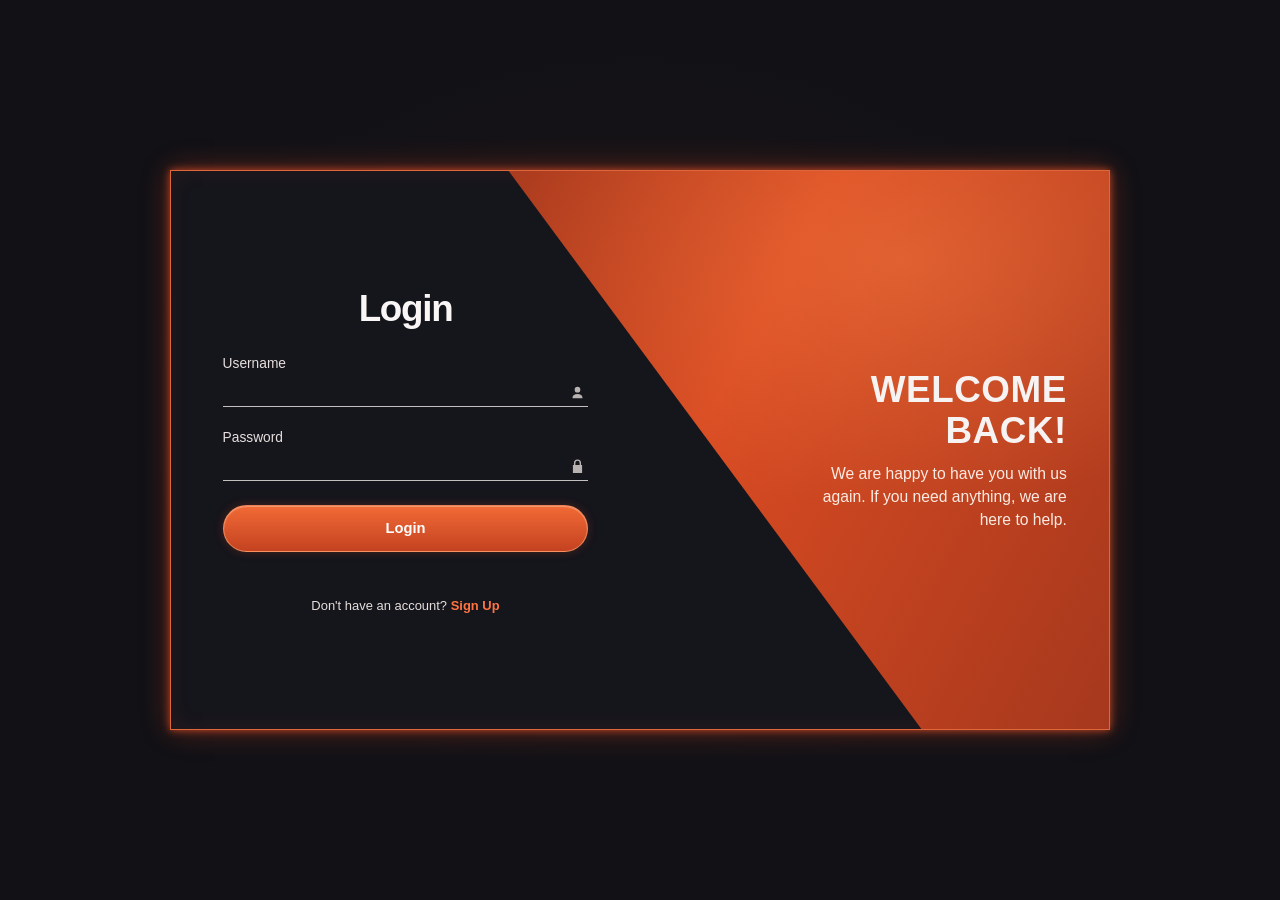
==== index.html @ 5002fb3b "nuevo" ====
<!DOCTYPE html>
<html lang="en">
<head>
  <meta charset="UTF-8">
  <meta name="viewport" content="width=device-width, initial-scale=1.0">
  <meta name="theme-color" content="#111116">
  <title>Login &amp; Register</title>
  <link rel="stylesheet" href="assets/css/styles.css">
  <script src="assets/js/script.js" defer></script>
</head>
<body>
  <main class="auth-card" id="authCard" aria-label="Login and registration">
    <div class="brand-panel" aria-hidden="true">
      <div class="brand-copy login-copy">
        <h2>WELCOME<br>BACK!</h2>
        <p>We are happy to have you with us again. If you need anything, we are here to help.</p>
      </div>
      <div class="brand-copy register-copy">
        <h2>WELCOME!</h2>
        <p>We're delighted to have you here. If you need any assistance, feel free to reach out.</p>
      </div>
    </div>

    <section class="form-panel login-panel" id="loginPanel" aria-labelledby="loginTitle">
      <form id="loginForm">
        <h1 id="loginTitle">Login</h1>

        <div class="field">
          <label for="loginUsername">Username</label>
          <div class="input-wrap">
            <input id="loginUsername" name="username" type="text" autocomplete="username" required>
            <svg class="field-icon" viewBox="0 0 24 24" aria-hidden="true">
              <path d="M12 12a4 4 0 1 0 0-8 4 4 0 0 0 0 8Zm0 2c-4.1 0-7 2.1-7 5v1h14v-1c0-2.9-2.9-5-7-5Z"/>
            </svg>
          </div>
        </div>

        <div class="field">
          <label for="loginPassword">Password</label>
          <div class="input-wrap">
            <input id="loginPassword" name="password" type="password" autocomplete="current-password" required>
            <svg class="field-icon" viewBox="0 0 24 24" aria-hidden="true">
              <path d="M7 10V7a5 5 0 0 1 10 0v3h1.5v11h-13V10H7Zm2 0h6V7a3 3 0 0 0-6 0v3Z"/>
            </svg>
          </div>
        </div>

        <button class="submit-button" type="submit">Login</button>
        <p class="form-status" id="loginStatus" role="status" aria-live="polite"></p>
        <p class="switch-prompt">Don't have an account? <button class="text-button" type="button" data-mode="register">Sign Up</button></p>
      </form>
    </section>

    <section class="form-panel register-panel" id="registerPanel" aria-labelledby="registerTitle" aria-hidden="true" inert>
      <form id="registerForm">
        <h1 id="registerTitle">Register</h1>

        <div class="field">
          <label for="registerUsername">Username</label>
          <div class="input-wrap">
            <input id="registerUsername" name="username" type="text" autocomplete="username" required>
            <svg class="field-icon" viewBox="0 0 24 24" aria-hidden="true">
              <path d="M12 12a4 4 0 1 0 0-8 4 4 0 0 0 0 8Zm0 2c-4.1 0-7 2.1-7 5v1h14v-1c0-2.9-2.9-5-7-5Z"/>
            </svg>
          </div>
        </div>

        <div class="field">
          <label for="registerEmail">Email</label>
          <div class="input-wrap">
            <input id="registerEmail" name="email" type="email" autocomplete="email" required>
            <svg class="field-icon" viewBox="0 0 24 24" aria-hidden="true">
              <path d="M3 5h18v14H3V5Zm2 2v.4l7 5.2 7-5.2V7l-7 5-7-5Z"/>
            </svg>
          </div>
        </div>

        <div class="field">
          <label for="registerPassword">Password</label>
          <div class="input-wrap">
            <input id="registerPassword" name="password" type="password" autocomplete="new-password" minlength="8" required>
            <svg class="field-icon" viewBox="0 0 24 24" aria-hidden="true">
              <path d="M7 10V7a5 5 0 0 1 10 0v3h1.5v11h-13V10H7Zm2 0h6V7a3 3 0 0 0-6 0v3Z"/>
            </svg>
          </div>
        </div>

        <button class="submit-button" type="submit">Register</button>
        <p class="form-status" id="registerStatus" role="status" aria-live="polite"></p>
        <p class="switch-prompt">Already have an account? <button class="text-button" type="button" data-mode="login">Sign In</button></p>
      </form>
    </section>
  </main>
</body>
</html>
---- assets/css/styles.css ----
:root {
  color-scheme: dark;
  font-family: Inter, "Segoe UI", Arial, sans-serif;
  color: #f6f3f2;
  background: #111116;
  font-synthesis: none;
  text-rendering: optimizeLegibility;
  -webkit-font-smoothing: antialiased;
  -moz-osx-font-smoothing: grayscale;
  --orange: #e95325;
  --orange-light: #ff7440;
  --panel: #15151c;
  --muted: #bbb5b4;
}

* {
  box-sizing: border-box;
}

body {
  min-width: 320px;
  min-height: 100vh;
  margin: 0;
  display: grid;
  place-items: center;
  padding: 32px 20px;
  background:
    radial-gradient(ellipse at 50% 45%, rgba(84, 37, 27, 0.18), transparent 55%),
    #111116;
}

button,
input {
  font: inherit;
}

.auth-card {
  position: relative;
  isolation: isolate;
  width: min(940px, 100%);
  min-height: 560px;
  overflow: hidden;
  border: 1px solid rgba(255, 116, 64, 0.86);
  background: var(--panel);
  box-shadow:
    0 0 8px rgba(255, 91, 42, 0.7),
    0 0 28px rgba(255, 76, 33, 0.33),
    inset 0 0 22px rgba(255, 98, 48, 0.07);
}

.brand-panel {
  position: absolute;
  z-index: 1;
  inset: 0;
  background:
    radial-gradient(ellipse at 78% 16%, rgba(255, 141, 77, 0.36), transparent 38%),
    linear-gradient(118deg, #7a2c1b 0%, #d94b22 54%, #a6381d 100%);
  clip-path: polygon(36% 0, 100% 0, 100% 100%, 80% 100%);
  filter: drop-shadow(0 0 7px rgba(255, 105, 54, 0.78));
  transition: clip-path 900ms cubic-bezier(0.76, 0, 0.24, 1);
  will-change: clip-path;
}

.auth-card.register-mode .brand-panel {
  clip-path: polygon(0 0, 62% 0, 20% 100%, 0 100%);
}

.auth-card.swing-to-register .brand-panel {
  animation: orange-swing-to-register 1150ms cubic-bezier(0.42, 0, 0.2, 1) both;
}

.auth-card.swing-to-login .brand-panel {
  animation: orange-swing-to-login 1150ms cubic-bezier(0.42, 0, 0.2, 1) both;
}

@keyframes orange-swing-to-register {
  0% {
    clip-path: polygon(36% 0, 100% 0, 100% 100%, 80% 100%);
  }

  50% {
    clip-path: polygon(-4% 0, 58% 0, 16% 100%, -5% 100%);
  }

  72% {
    clip-path: polygon(3% 0, 65% 0, 23% 100%, 3% 100%);
  }

  87% {
    clip-path: polygon(-1% 0, 60% 0, 18% 100%, -2% 100%);
  }

  100% {
    clip-path: polygon(0 0, 62% 0, 20% 100%, 0 100%);
  }
}

@keyframes orange-swing-to-login {
  0% {
    clip-path: polygon(0 0, 62% 0, 20% 100%, 0 100%);
  }

  50% {
    clip-path: polygon(42% 0, 106% 0, 106% 100%, 86% 100%);
  }

  72% {
    clip-path: polygon(31% 0, 95% 0, 95% 100%, 75% 100%);
  }

  87% {
    clip-path: polygon(39% 0, 103% 0, 103% 100%, 83% 100%);
  }

  100% {
    clip-path: polygon(36% 0, 100% 0, 100% 100%, 80% 100%);
  }
}

.brand-copy {
  position: absolute;
  top: 50%;
  width: 35%;
  transform: translateY(-50%);
  transition: opacity 320ms ease, transform 700ms cubic-bezier(0.76, 0, 0.24, 1);
}

.brand-copy h2 {
  margin: 0 0 12px;
  font-size: clamp(1.7rem, 3vw, 2.3rem);
  font-weight: 800;
  letter-spacing: 0.015em;
  line-height: 1.12;
}

.brand-copy p {
  max-width: 270px;
  margin: 0;
  color: rgba(255, 247, 241, 0.93);
  font-size: 0.98rem;
  line-height: 1.45;
}

.login-copy {
  right: 4.5%;
  text-align: right;
}

.login-copy p {
  margin-left: auto;
}

.register-copy {
  left: 5%;
  opacity: 0;
  text-align: left;
  transform: translate(-24px, -50%);
  visibility: hidden;
}

.auth-card.register-mode .login-copy {
  opacity: 0;
  transform: translate(24px, -50%);
  visibility: hidden;
}

.auth-card.register-mode .register-copy {
  opacity: 1;
  transform: translate(0, -50%);
  visibility: visible;
}

.form-panel {
  position: absolute;
  z-index: 2;
  top: 0;
  bottom: 0;
  display: flex;
  width: 39%;
  align-items: center;
  transition:
    opacity 360ms ease,
    transform 700ms cubic-bezier(0.76, 0, 0.24, 1),
    visibility 0s linear 700ms;
}

.form-panel form {
  width: 100%;
}

.login-panel {
  left: 5.5%;
  visibility: visible;
  transition-delay: 0s;
}

.register-panel {
  right: 5.5%;
  opacity: 0;
  transform: translateX(28px);
  visibility: hidden;
  pointer-events: none;
}

.auth-card.register-mode .login-panel {
  opacity: 0;
  transform: translateX(-28px);
  visibility: hidden;
  pointer-events: none;
  transition-delay: 0s, 0s, 700ms;
}

.auth-card.register-mode .register-panel {
  opacity: 1;
  transform: translateX(0);
  visibility: visible;
  pointer-events: auto;
  transition-delay: 0s, 0s, 0s;
}

.form-panel h1 {
  margin: 0 0 26px;
  color: #f9f6f5;
  font-size: clamp(1.9rem, 3vw, 2.3rem);
  font-weight: 750;
  letter-spacing: -0.035em;
  text-align: center;
}

.field {
  margin-bottom: 23px;
}

.field label {
  display: block;
  margin-bottom: 5px;
  color: #e6dfdd;
  font-size: 0.86rem;
  transform-origin: left center;
  transition: color 180ms ease, transform 180ms ease;
}

.input-wrap {
  position: relative;
}

.input-wrap input {
  width: 100%;
  height: 31px;
  padding: 2px 30px 5px 2px;
  border: 0;
  border-bottom: 1px solid rgba(236, 228, 225, 0.82);
  border-radius: 0;
  outline: none;
  background: transparent;
  color: #fff;
  font-size: 0.95rem;
  transition: border-color 180ms ease, box-shadow 180ms ease;
}

.input-wrap input:focus {
  border-color: var(--orange-light);
  box-shadow: 0 1px 0 var(--orange-light);
}

.input-wrap:focus-within + label,
.field:focus-within label {
  color: var(--orange-light);
  transform: translateY(-3px) scale(0.96);
}

.field-icon {
  position: absolute;
  right: 2px;
  bottom: 6px;
  width: 17px;
  height: 17px;
  fill: #b8b2b1;
  pointer-events: none;
}

.submit-button {
  width: 100%;
  min-height: 47px;
  margin-top: 1px;
  border: 1px solid rgba(255, 165, 117, 0.65);
  border-radius: 999px;
  background: linear-gradient(180deg, #f16a36 0%, #c44220 100%);
  box-shadow:
    inset 0 1px 1px rgba(255, 211, 183, 0.45),
    0 0 10px rgba(226, 78, 35, 0.25);
  color: #fff;
  cursor: pointer;
  font-size: 0.92rem;
  font-weight: 700;
  transition: filter 180ms ease, transform 180ms ease, box-shadow 180ms ease;
}

.submit-button:hover {
  transform: translateY(-1px);
  filter: brightness(1.12);
  box-shadow: 0 0 16px rgba(255, 99, 51, 0.42);
}

.submit-button:active {
  transform: translateY(0);
}

.switch-prompt {
  margin: 18px 0 0;
  color: #e6dfdd;
  font-size: 0.81rem;
  text-align: center;
}

.text-button {
  padding: 0;
  border: 0;
  background: transparent;
  color: var(--orange-light);
  cursor: pointer;
  font-size: inherit;
  font-weight: 700;
}

.text-button:hover {
  color: #ff9a70;
  text-decoration: underline;
}

.form-status {
  min-height: 18px;
  margin: 10px 0 0;
  color: #ffb18e;
  font-size: 0.76rem;
  line-height: 1.4;
  text-align: center;
}

.submit-button:focus-visible,
.text-button:focus-visible {
  outline: 2px solid #ffb18e;
  outline-offset: 4px;
}

@media (max-width: 680px) {
  body {
    padding: 22px 14px;
  }

  .auth-card {
    width: min(460px, 100%);
    min-height: 700px;
  }

  .brand-panel {
    clip-path: polygon(0 0, 100% 0, 100% 43%, 0 61%);
  }

  .auth-card.register-mode .brand-panel {
    clip-path: polygon(0 0, 100% 0, 100% 61%, 0 43%);
  }

  .brand-copy,
  .login-copy,
  .register-copy {
    top: 32px;
    right: 24px;
    left: 24px;
    width: auto;
    transform: translateY(0);
    text-align: center;
  }

  .brand-copy h2 {
    margin-bottom: 7px;
    font-size: 1.75rem;
  }

  .brand-copy p {
    max-width: 340px;
    margin: 0 auto;
    font-size: 0.88rem;
  }

  .register-copy {
    transform: translateY(12px);
  }

  .auth-card.register-mode .login-copy {
    transform: translateY(-12px);
  }

  .auth-card.register-mode .register-copy {
    transform: translateY(0);
  }

  .form-panel,
  .login-panel,
  .register-panel {
    top: 225px;
    right: 25px;
    bottom: 22px;
    left: 25px;
    width: auto;
    align-items: center;
    transform: translateY(15px);
  }

  .auth-card.register-mode .login-panel {
    transform: translateY(-15px);
  }

  .auth-card.register-mode .register-panel {
    transform: translateY(0);
  }
}

@media (prefers-reduced-motion: reduce) {
  *,
  *::before,
  *::after {
    scroll-behavior: auto !important;
    transition-duration: 0.01ms !important;
    animation-duration: 0.01ms !important;
    animation-iteration-count: 1 !important;
  }
}
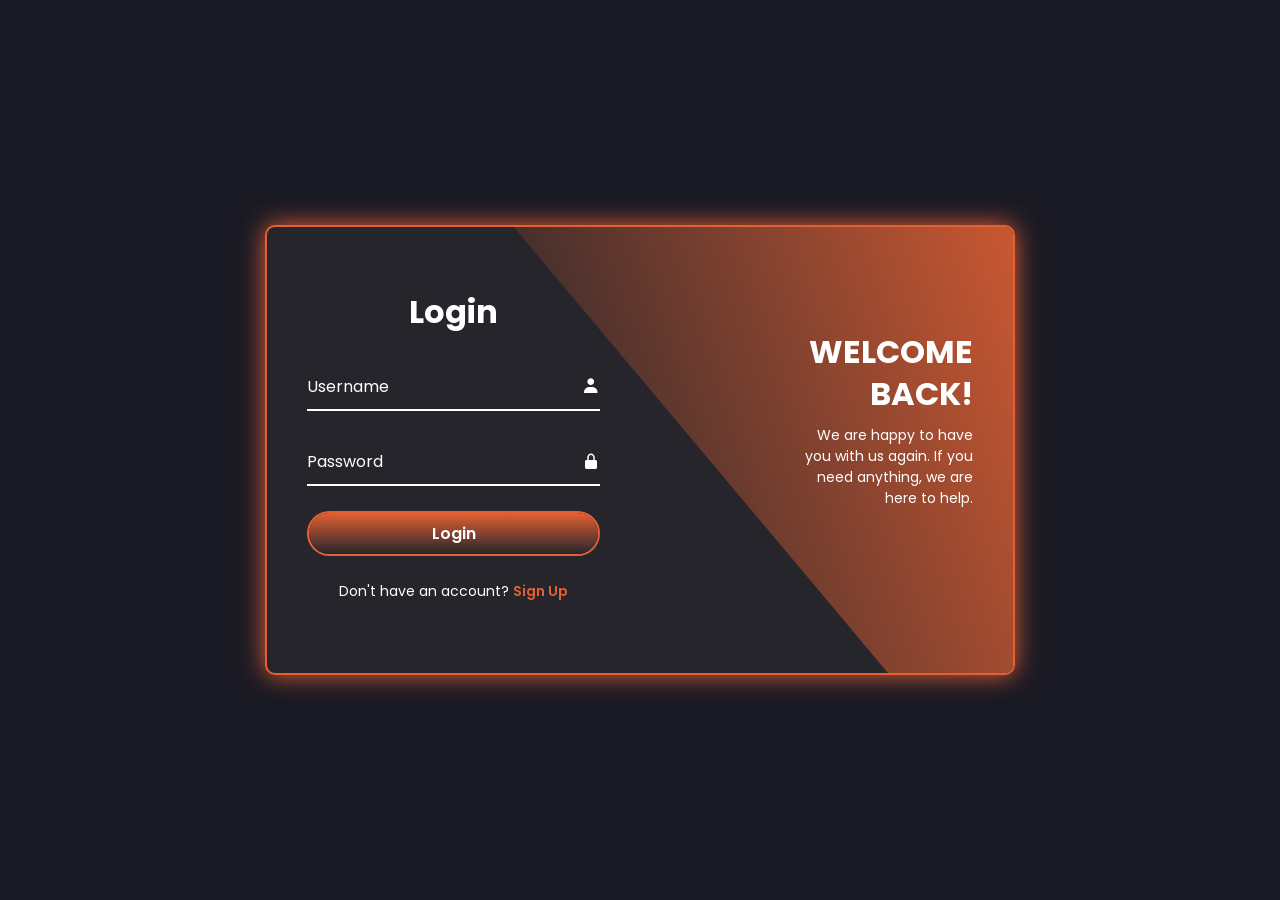
==== commit 177e2511: "mejorado" ====
--- a/index.html
+++ b/index.html
@@ -1,95 +1,84 @@
 <!DOCTYPE html>
-<html lang="en">
+<html lang="es">
 <head>
-  <meta charset="UTF-8">
-  <meta name="viewport" content="width=device-width, initial-scale=1.0">
-  <meta name="theme-color" content="#111116">
-  <title>Login &amp; Register</title>
-  <link rel="stylesheet" href="assets/css/styles.css">
-  <script src="assets/js/script.js" defer></script>
+    <meta charset="UTF-8">
+    <meta name="viewport" content="width=device-width, initial-scale=1.0">
+    <title>Login / Signup Form Animation</title>
+    <!-- Iconos de Boxicons (como en el video) -->
+    <link href='https://unpkg.com/boxicons@2.1.4/css/boxicons.min.css' rel='stylesheet'>
+    <link rel="stylesheet" href="assets\css\styles.css">
 </head>
 <body>
-  <main class="auth-card" id="authCard" aria-label="Login and registration">
-    <div class="brand-panel" aria-hidden="true">
-      <div class="brand-copy login-copy">
-        <h2>WELCOME<br>BACK!</h2>
-        <p>We are happy to have you with us again. If you need anything, we are here to help.</p>
-      </div>
-      <div class="brand-copy register-copy">
-        <h2>WELCOME!</h2>
-        <p>We're delighted to have you here. If you need any assistance, feel free to reach out.</p>
-      </div>
+
+    <div class="container">
+        <!-- Formas de fondo animadas (Degradado naranja) -->
+        <div class="curved-shape"></div>
+        <div class="curved-shape2"></div>
+
+        <!-- Formulario de Inicio de Sesión (Login) -->
+        <div class="form-box Login">
+            <h2 class="animation" style="--D:0; --S:21;">Login</h2>
+            <form action="#">
+                <div class="input-box animation" style="--D:1; --S:22;">
+                    <input type="text" required>
+                    <label>Username</label>
+                    <i class='bx bxs-user'></i>
+                </div>
+                <div class="input-box animation" style="--D:2; --S:23;">
+                    <input type="password" required>
+                    <label>Password</label>
+                    <i class='bx bxs-lock-alt'></i>
+                </div>
+                <div class="input-box animation" style="--D:3; --S:24;">
+                    <button class="btn" type="submit">Login</button>
+                </div>
+                <div class="regi-link animation" style="--D:4; --S:25;">
+                    <p>Don't have an account? <a href="#" class="SignUpLink">Sign Up</a></p>
+                </div>
+            </form>
+        </div>
+
+        <!-- Texto de bienvenida para Login -->
+        <div class="info-content Login">
+            <h2 class="animation" style="--D:0; --S:20;">WELCOME BACK!</h2>
+            <p class="animation" style="--D:1; --S:21;">We are happy to have you with us again. If you need anything, we are here to help.</p>
+        </div>
+
+        <!-- Formulario de Registro (Register) -->
+        <div class="form-box Register">
+            <h2 class="animation" style="--li:17; --S:0;">Register</h2>
+            <form action="#">
+                <div class="input-box animation" style="--li:18; --S:1;">
+                    <input type="text" required>
+                    <label>Username</label>
+                    <i class='bx bxs-user'></i>
+                </div>
+                <div class="input-box animation" style="--li:19; --S:2;">
+                    <input type="email" required>
+                    <label>Email</label>
+                    <i class='bx bxs-envelope'></i>
+                </div>
+                <div class="input-box animation" style="--li:20; --S:3;">
+                    <input type="password" required>
+                    <label>Password</label>
+                    <i class='bx bxs-lock-alt'></i>
+                </div>
+                <div class="input-box animation" style="--li:21; --S:4;">
+                    <button class="btn" type="submit">Register</button>
+                </div>
+                <div class="regi-link animation" style="--li:22; --S:5;">
+                    <p>Already have an account? <a href="#" class="SignInLink">Sign In</a></p>
+                </div>
+            </form>
+        </div>
+
+        <!-- Texto de bienvenida para Registro -->
+        <div class="info-content Register">
+            <h2 class="animation" style="--li:17; --S:0;">WELCOME!</h2>
+            <p class="animation" style="--li:18; --S:1;">We're delighted to have you here. If you need any assistance, feel free to reach out.</p>
+        </div>
     </div>
 
-    <section class="form-panel login-panel" id="loginPanel" aria-labelledby="loginTitle">
-      <form id="loginForm">
-        <h1 id="loginTitle">Login</h1>
-
-        <div class="field">
-          <label for="loginUsername">Username</label>
-          <div class="input-wrap">
-            <input id="loginUsername" name="username" type="text" autocomplete="username" required>
-            <svg class="field-icon" viewBox="0 0 24 24" aria-hidden="true">
-              <path d="M12 12a4 4 0 1 0 0-8 4 4 0 0 0 0 8Zm0 2c-4.1 0-7 2.1-7 5v1h14v-1c0-2.9-2.9-5-7-5Z"/>
-            </svg>
-          </div>
-        </div>
-
-        <div class="field">
-          <label for="loginPassword">Password</label>
-          <div class="input-wrap">
-            <input id="loginPassword" name="password" type="password" autocomplete="current-password" required>
-            <svg class="field-icon" viewBox="0 0 24 24" aria-hidden="true">
-              <path d="M7 10V7a5 5 0 0 1 10 0v3h1.5v11h-13V10H7Zm2 0h6V7a3 3 0 0 0-6 0v3Z"/>
-            </svg>
-          </div>
-        </div>
-
-        <button class="submit-button" type="submit">Login</button>
-        <p class="form-status" id="loginStatus" role="status" aria-live="polite"></p>
-        <p class="switch-prompt">Don't have an account? <button class="text-button" type="button" data-mode="register">Sign Up</button></p>
-      </form>
-    </section>
-
-    <section class="form-panel register-panel" id="registerPanel" aria-labelledby="registerTitle" aria-hidden="true" inert>
-      <form id="registerForm">
-        <h1 id="registerTitle">Register</h1>
-
-        <div class="field">
-          <label for="registerUsername">Username</label>
-          <div class="input-wrap">
-            <input id="registerUsername" name="username" type="text" autocomplete="username" required>
-            <svg class="field-icon" viewBox="0 0 24 24" aria-hidden="true">
-              <path d="M12 12a4 4 0 1 0 0-8 4 4 0 0 0 0 8Zm0 2c-4.1 0-7 2.1-7 5v1h14v-1c0-2.9-2.9-5-7-5Z"/>
-            </svg>
-          </div>
-        </div>
-
-        <div class="field">
-          <label for="registerEmail">Email</label>
-          <div class="input-wrap">
-            <input id="registerEmail" name="email" type="email" autocomplete="email" required>
-            <svg class="field-icon" viewBox="0 0 24 24" aria-hidden="true">
-              <path d="M3 5h18v14H3V5Zm2 2v.4l7 5.2 7-5.2V7l-7 5-7-5Z"/>
-            </svg>
-          </div>
-        </div>
-
-        <div class="field">
-          <label for="registerPassword">Password</label>
-          <div class="input-wrap">
-            <input id="registerPassword" name="password" type="password" autocomplete="new-password" minlength="8" required>
-            <svg class="field-icon" viewBox="0 0 24 24" aria-hidden="true">
-              <path d="M7 10V7a5 5 0 0 1 10 0v3h1.5v11h-13V10H7Zm2 0h6V7a3 3 0 0 0-6 0v3Z"/>
-            </svg>
-          </div>
-        </div>
-
-        <button class="submit-button" type="submit">Register</button>
-        <p class="form-status" id="registerStatus" role="status" aria-live="polite"></p>
-        <p class="switch-prompt">Already have an account? <button class="text-button" type="button" data-mode="login">Sign In</button></p>
-      </form>
-    </section>
-  </main>
+    <script src="assets/js/script.js"></script>
 </body>
-</html>
+</html>
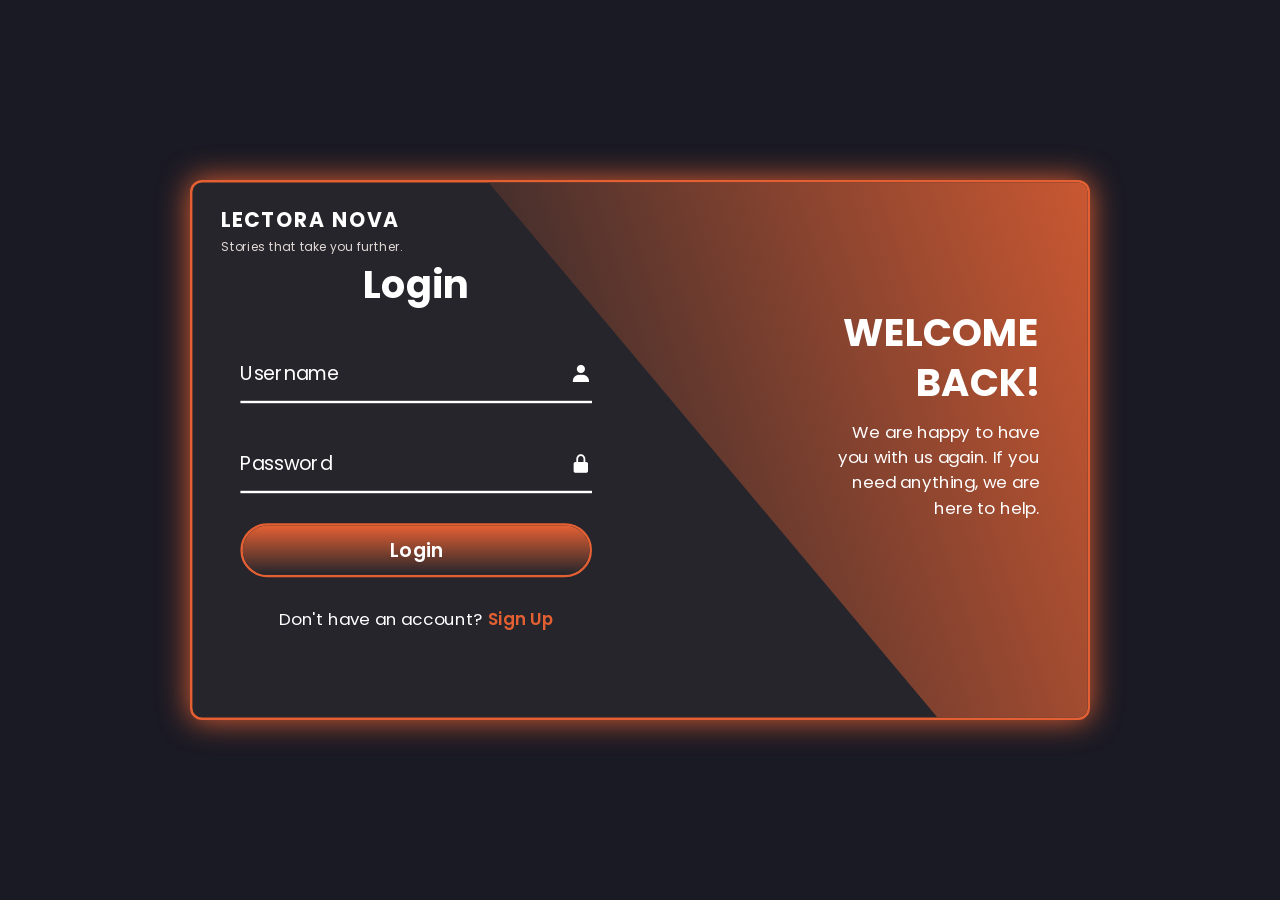
==== commit e5d7db48: "avanse 2" ====
--- a/index.html
+++ b/index.html
@@ -1,5 +1,5 @@
 <!DOCTYPE html>
-<html lang="es">
+<html lang="en">
 <head>
     <meta charset="UTF-8">
     <meta name="viewport" content="width=device-width, initial-scale=1.0">
@@ -15,67 +15,72 @@
         <div class="curved-shape"></div>
         <div class="curved-shape2"></div>
 
+        <div class="brand-mark" style="--D:0; --S:21;">
+            <span class="brand-name" data-i18n="brandName">Lectora Nova</span>
+            <span class="brand-tagline" data-i18n="brandTagline">Historias que te llevan más lejos.</span>
+        </div>
+
         <!-- Formulario de Inicio de Sesión (Login) -->
         <div class="form-box Login">
-            <h2 class="animation" style="--D:0; --S:21;">Login</h2>
+            <h2 class="animation" data-i18n="loginTitle" style="--D:0; --S:21;">Login</h2>
             <form action="#">
                 <div class="input-box animation" style="--D:1; --S:22;">
                     <input type="text" required>
-                    <label>Username</label>
+                    <label data-i18n="username">Username</label>
                     <i class='bx bxs-user'></i>
                 </div>
                 <div class="input-box animation" style="--D:2; --S:23;">
                     <input type="password" required>
-                    <label>Password</label>
+                    <label data-i18n="password">Password</label>
                     <i class='bx bxs-lock-alt'></i>
                 </div>
                 <div class="input-box animation" style="--D:3; --S:24;">
-                    <button class="btn" type="submit">Login</button>
+                    <button class="btn" type="submit" data-i18n="loginButton">Login</button>
                 </div>
                 <div class="regi-link animation" style="--D:4; --S:25;">
-                    <p>Don't have an account? <a href="#" class="SignUpLink">Sign Up</a></p>
+                    <p><span data-i18n="noAccount">Don't have an account?</span> <a href="#" class="SignUpLink" data-i18n="signUp">Sign Up</a></p>
                 </div>
             </form>
         </div>
 
         <!-- Texto de bienvenida para Login -->
         <div class="info-content Login">
-            <h2 class="animation" style="--D:0; --S:20;">WELCOME BACK!</h2>
-            <p class="animation" style="--D:1; --S:21;">We are happy to have you with us again. If you need anything, we are here to help.</p>
+            <h2 class="animation" data-i18n="welcomeBackTitle" style="--D:0; --S:20;">WELCOME BACK!</h2>
+            <p class="animation" data-i18n="welcomeBackText" style="--D:1; --S:21;">We are happy to have you with us again. If you need anything, we are here to help.</p>
         </div>
 
         <!-- Formulario de Registro (Register) -->
         <div class="form-box Register">
-            <h2 class="animation" style="--li:17; --S:0;">Register</h2>
+            <h2 class="animation" data-i18n="registerTitle" style="--li:17; --S:0;">Register</h2>
             <form action="#">
                 <div class="input-box animation" style="--li:18; --S:1;">
                     <input type="text" required>
-                    <label>Username</label>
+                    <label data-i18n="username">Username</label>
                     <i class='bx bxs-user'></i>
                 </div>
                 <div class="input-box animation" style="--li:19; --S:2;">
                     <input type="email" required>
-                    <label>Email</label>
+                    <label data-i18n="email">Email</label>
                     <i class='bx bxs-envelope'></i>
                 </div>
                 <div class="input-box animation" style="--li:20; --S:3;">
                     <input type="password" required>
-                    <label>Password</label>
+                    <label data-i18n="password">Password</label>
                     <i class='bx bxs-lock-alt'></i>
                 </div>
                 <div class="input-box animation" style="--li:21; --S:4;">
-                    <button class="btn" type="submit">Register</button>
+                    <button class="btn" type="submit" data-i18n="registerButton">Register</button>
                 </div>
                 <div class="regi-link animation" style="--li:22; --S:5;">
-                    <p>Already have an account? <a href="#" class="SignInLink">Sign In</a></p>
+                    <p><span data-i18n="haveAccount">Already have an account?</span> <a href="#" class="SignInLink" data-i18n="signIn">Sign In</a></p>
                 </div>
             </form>
         </div>
 
         <!-- Texto de bienvenida para Registro -->
         <div class="info-content Register">
-            <h2 class="animation" style="--li:17; --S:0;">WELCOME!</h2>
-            <p class="animation" style="--li:18; --S:1;">We're delighted to have you here. If you need any assistance, feel free to reach out.</p>
+            <h2 class="animation" data-i18n="welcomeTitle" style="--li:17; --S:0;">WELCOME!</h2>
+            <p class="animation" data-i18n="welcomeText" style="--li:18; --S:1;">We're delighted to have you here. If you need any assistance, feel free to reach out.</p>
         </div>
     </div>
 
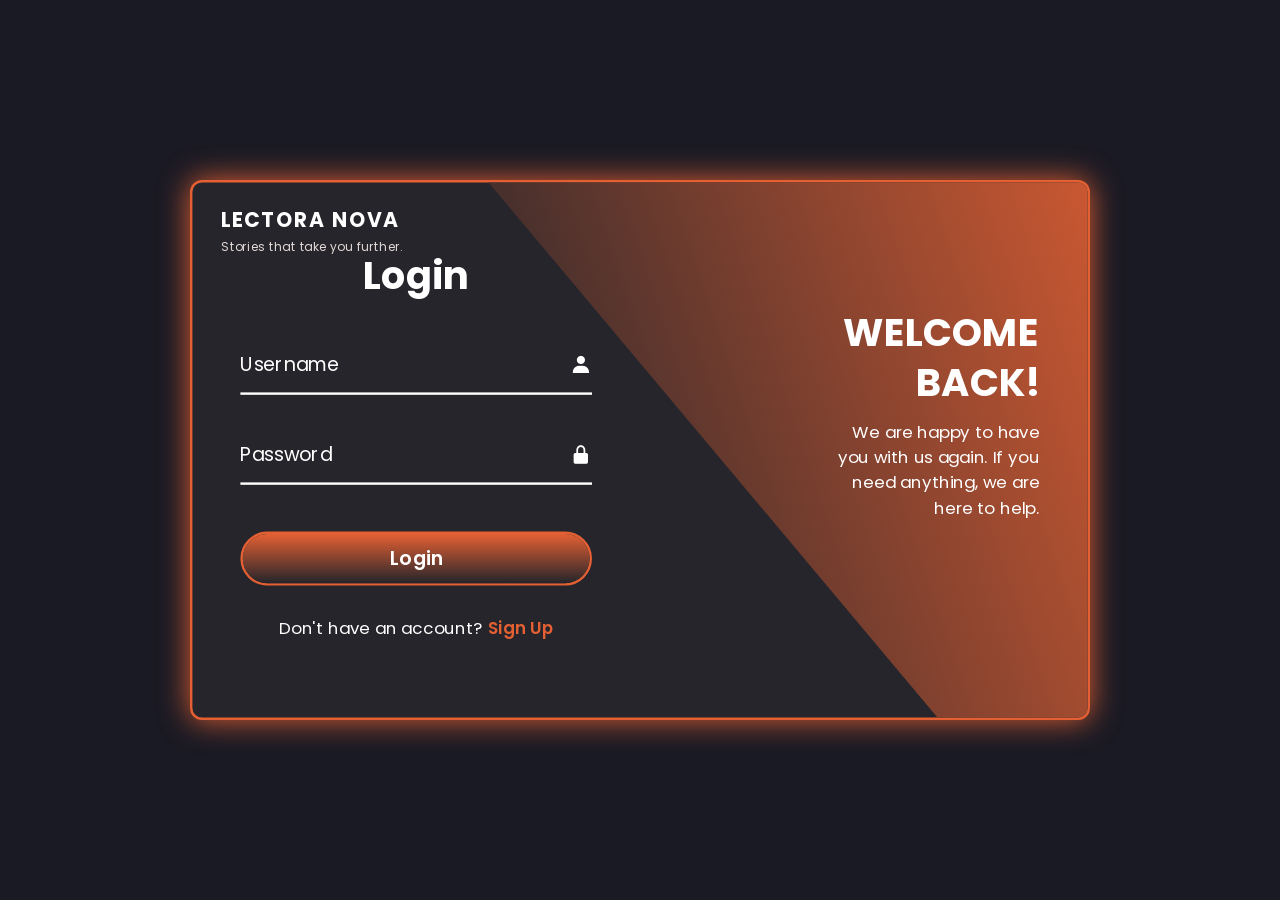
==== commit def8e659: "cambio final" ====
--- a/index.html
+++ b/index.html
@@ -23,17 +23,18 @@
         <!-- Formulario de Inicio de Sesión (Login) -->
         <div class="form-box Login">
             <h2 class="animation" data-i18n="loginTitle" style="--D:0; --S:21;">Login</h2>
-            <form action="#">
+            <form id="loginForm" action="#">
                 <div class="input-box animation" style="--D:1; --S:22;">
-                    <input type="text" required>
+                    <input id="loginUsername" name="username" type="text" autocomplete="username" required>
                     <label data-i18n="username">Username</label>
                     <i class='bx bxs-user'></i>
                 </div>
                 <div class="input-box animation" style="--D:2; --S:23;">
-                    <input type="password" required>
+                    <input id="loginPassword" name="password" type="password" autocomplete="current-password" required>
                     <label data-i18n="password">Password</label>
                     <i class='bx bxs-lock-alt'></i>
                 </div>
+                <p class="auth-message" id="loginMessage" role="status" aria-live="polite"></p>
                 <div class="input-box animation" style="--D:3; --S:24;">
                     <button class="btn" type="submit" data-i18n="loginButton">Login</button>
                 </div>
@@ -52,7 +53,7 @@
         <!-- Formulario de Registro (Register) -->
         <div class="form-box Register">
             <h2 class="animation" data-i18n="registerTitle" style="--li:17; --S:0;">Register</h2>
-            <form action="#">
+            <form id="registerForm" action="#">
                 <div class="input-box animation" style="--li:18; --S:1;">
                     <input type="text" required>
                     <label data-i18n="username">Username</label>
@@ -71,6 +72,7 @@
                 <div class="input-box animation" style="--li:21; --S:4;">
                     <button class="btn" type="submit" data-i18n="registerButton">Register</button>
                 </div>
+                <p class="auth-message" id="registerMessage" role="status" aria-live="polite"></p>
                 <div class="regi-link animation" style="--li:22; --S:5;">
                     <p><span data-i18n="haveAccount">Already have an account?</span> <a href="#" class="SignInLink" data-i18n="signIn">Sign In</a></p>
                 </div>
